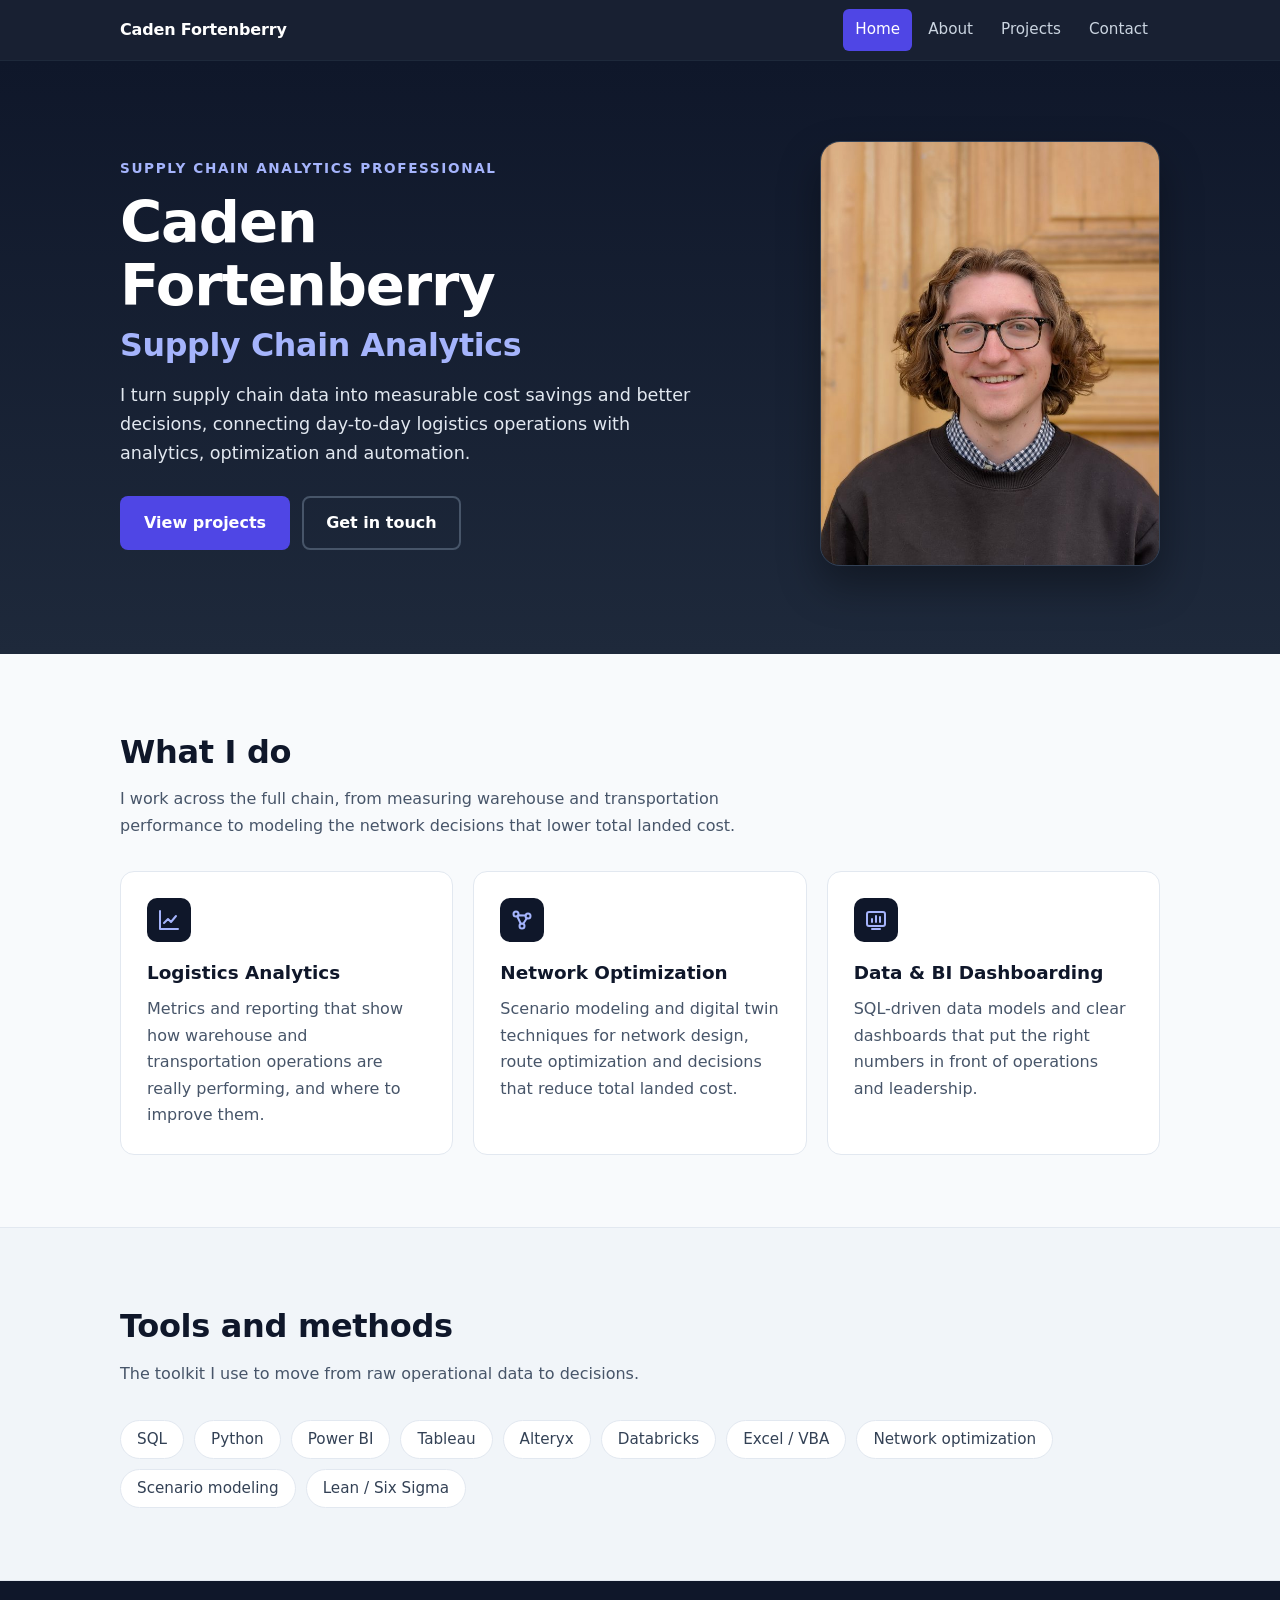
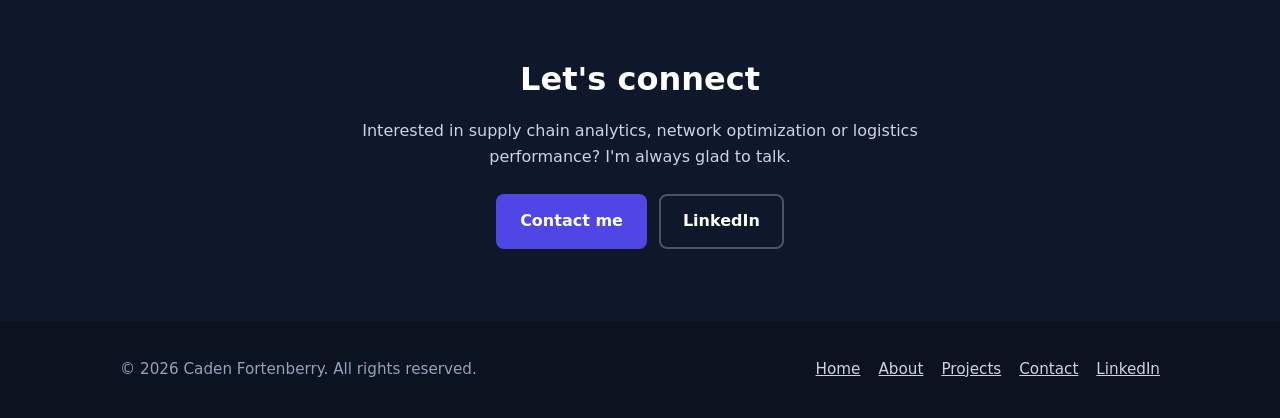
==== index.html @ 0916f723 "add website files" ====
<!DOCTYPE html>
<html lang="en">
<head>
  <meta charset="utf-8">
  <meta name="viewport" content="width=device-width, initial-scale=1">
  <title>Caden Fortenberry | Supply Chain Analytics</title>
  <meta name="description" content="Caden Fortenberry is a supply chain analytics professional specializing in logistics analytics, network optimization and BI dashboarding to reduce total landed cost.">
  <link rel="canonical" href="https://cadenfortenberry.com/">
  <meta name="author" content="Caden Fortenberry">
  <meta name="robots" content="index, follow">
  <meta name="theme-color" content="#0f172a">

  <!-- Open Graph / social sharing -->
  <meta property="og:type" content="website">
  <meta property="og:site_name" content="Caden Fortenberry">
  <meta property="og:title" content="Caden Fortenberry | Supply Chain Analytics">
  <meta property="og:description" content="Supply chain analytics professional focused on logistics analytics, network optimization and BI dashboarding.">
  <meta property="og:url" content="https://cadenfortenberry.com/">
  <meta property="og:image" content="https://cadenfortenberry.com/images/og-image.jpg">
  <meta property="og:image:width" content="1200">
  <meta property="og:image:height" content="630">
  <meta property="og:image:alt" content="Caden Fortenberry, Supply Chain Analytics">
  <meta name="twitter:card" content="summary_large_image">
  <meta name="twitter:title" content="Caden Fortenberry | Supply Chain Analytics">
  <meta name="twitter:description" content="Supply chain analytics professional focused on logistics analytics, network optimization and BI dashboarding.">
  <meta name="twitter:image" content="https://cadenfortenberry.com/images/og-image.jpg">

  <link rel="icon" href="data:image/svg+xml,%3Csvg xmlns='http://www.w3.org/2000/svg' viewBox='0 0 64 64'%3E%3Crect width='64' height='64' rx='14' fill='%230f172a'/%3E%3Ctext x='32' y='43' font-family='Arial,sans-serif' font-size='30' font-weight='700' text-anchor='middle' fill='%23a5b4fc'%3ECF%3C/text%3E%3C/svg%3E">
  <link rel="stylesheet" href="styles.css">

  <script type="application/ld+json">
  {
    "@context": "https://schema.org",
    "@type": "Person",
    "@id": "https://cadenfortenberry.com/#person",
    "name": "Caden Fortenberry",
    "url": "https://cadenfortenberry.com/",
    "image": "https://cadenfortenberry.com/images/caden-fortenberry.jpg",
    "jobTitle": "Supply Chain Analytics Manager",
    "description": "Supply chain analytics professional focused on logistics analytics, network optimization and BI dashboarding.",
    "alumniOf": {
      "@type": "CollegeOrUniversity",
      "name": "Texas A&M University"
    },
    "knowsAbout": [
      "Supply Chain Analytics",
      "Network Optimization",
      "Logistics Analytics",
      "Inventory Optimization",
      "Labor Management",
      "SQL",
      "Python",
      "Power BI",
      "Tableau"
    ],
    "sameAs": [
      "https://www.linkedin.com/in/caden-fortenberry"
    ]
  }
  </script>
</head>
<body>
  <a class="skip-link" href="#main">Skip to main content</a>

  <header class="site-header">
    <div class="container nav">
      <a class="brand" href="index.html">Caden Fortenberry</a>
      <nav aria-label="Main navigation">
        <ul class="nav-links">
          <li><a href="index.html" aria-current="page">Home</a></li>
          <li><a href="about.html">About</a></li>
          <li><a href="projects.html">Projects</a></li>
          <li><a href="contact.html">Contact</a></li>
        </ul>
      </nav>
    </div>
  </header>

  <main id="main">
    <div class="hero">
      <div class="container hero-grid">
        <div>
          <p class="eyebrow">Supply chain analytics professional</p>
          <h1>Caden Fortenberry<span class="role">Supply Chain Analytics</span></h1>
          <p class="lead">I turn supply chain data into measurable cost savings and better decisions, connecting day-to-day logistics operations with analytics, optimization and automation.</p>
          <div class="btn-row">
            <a class="btn btn-primary" href="projects.html">View projects</a>
            <a class="btn btn-secondary" href="contact.html">Get in touch</a>
          </div>
        </div>
        <img class="hero-photo" src="images/caden-fortenberry.jpg" width="640" height="800" alt="Portrait of Caden Fortenberry, supply chain analytics professional">
      </div>
    </div>

    <section aria-labelledby="focus-heading">
      <div class="container">
        <h2 class="section-title" id="focus-heading">What I do</h2>
        <p class="section-intro">I work across the full chain, from measuring warehouse and transportation performance to modeling the network decisions that lower total landed cost.</p>
        <div class="cards">
          <article class="card">
            <div class="icon" aria-hidden="true">
              <svg viewBox="0 0 24 24" fill="none" stroke="currentColor" stroke-width="2" stroke-linecap="round" stroke-linejoin="round"><path d="M3 3v18h18"/><path d="M7 15l4-4 3 3 5-6"/></svg>
            </div>
            <h3>Logistics Analytics</h3>
            <p>Metrics and reporting that show how warehouse and transportation operations are really performing, and where to improve them.</p>
          </article>
          <article class="card">
            <div class="icon" aria-hidden="true">
              <svg viewBox="0 0 24 24" fill="none" stroke="currentColor" stroke-width="2" stroke-linecap="round" stroke-linejoin="round"><circle cx="6" cy="6" r="2.5"/><circle cx="18" cy="8" r="2.5"/><circle cx="12" cy="18" r="2.5"/><path d="M8.2 7.2l7.5.4M7.2 8.2l3.6 7.6M16.8 10.2l-3.6 5.6"/></svg>
            </div>
            <h3>Network Optimization</h3>
            <p>Scenario modeling and digital twin techniques for network design, route optimization and decisions that reduce total landed cost.</p>
          </article>
          <article class="card">
            <div class="icon" aria-hidden="true">
              <svg viewBox="0 0 24 24" fill="none" stroke="currentColor" stroke-width="2" stroke-linecap="round" stroke-linejoin="round"><rect x="3" y="4" width="18" height="14" rx="2"/><path d="M8 14v-3M12 14V8M16 14v-5M8 21h8"/></svg>
            </div>
            <h3>Data &amp; BI Dashboarding</h3>
            <p>SQL-driven data models and clear dashboards that put the right numbers in front of operations and leadership.</p>
          </article>
        </div>
      </div>
    </section>

    <section class="band" aria-labelledby="tools-heading">
      <div class="container">
        <h2 class="section-title" id="tools-heading">Tools and methods</h2>
        <p class="section-intro">The toolkit I use to move from raw operational data to decisions.</p>
        <ul class="tool-list">
          <li>SQL</li>
          <li>Python</li>
          <li>Power BI</li>
          <li>Tableau</li>
          <li>Alteryx</li>
          <li>Databricks</li>
          <li>Excel / VBA</li>
          <li>Network optimization</li>
          <li>Scenario modeling</li>
          <li>Lean / Six Sigma</li>
        </ul>
      </div>
    </section>

    <section class="cta" aria-labelledby="cta-heading">
      <div class="container">
        <h2 id="cta-heading">Let's connect</h2>
        <p>Interested in supply chain analytics, network optimization or logistics performance? I'm always glad to talk.</p>
        <div class="btn-row">
          <a class="btn btn-primary" href="contact.html">Contact me</a>
          <a class="btn btn-secondary" href="https://www.linkedin.com/in/caden-fortenberry" rel="me noopener" target="_blank">LinkedIn</a>
        </div>
      </div>
    </section>
  </main>

  <footer class="site-footer">
    <div class="container footer-grid">
      <p class="copyright">&copy; 2026 Caden Fortenberry. All rights reserved.</p>
      <ul class="footer-links">
        <li><a href="index.html">Home</a></li>
        <li><a href="about.html">About</a></li>
        <li><a href="projects.html">Projects</a></li>
        <li><a href="contact.html">Contact</a></li>
        <li><a href="https://www.linkedin.com/in/caden-fortenberry" rel="me noopener" target="_blank">LinkedIn</a></li>
      </ul>
    </div>
  </footer>
</body>
</html>
---- styles.css ----
/* Caden Fortenberry personal website - shared styles for all pages */
:root {
  --slate-950: #0b1220;
  --slate-900: #0f172a;
  --slate-800: #1e293b;
  --slate-700: #334155;
  --slate-600: #475569;
  --slate-300: #cbd5e1;
  --slate-200: #e2e8f0;
  --slate-100: #f1f5f9;
  --slate-50: #f8fafc;
  --indigo-600: #4f46e5;
  --indigo-500: #6366f1;
  --indigo-300: #a5b4fc;
  --max: 1080px;
  --font: Inter, ui-sans-serif, system-ui, -apple-system, "Segoe UI", Roboto, Helvetica, Arial, sans-serif;
}

*, *::before, *::after { box-sizing: border-box; }
html { scroll-behavior: smooth; }
body {
  margin: 0;
  font-family: var(--font);
  color: var(--slate-800);
  background: var(--slate-50);
  line-height: 1.65;
  -webkit-font-smoothing: antialiased;
}
img { max-width: 100%; height: auto; display: block; }
a { color: var(--indigo-600); }
a:hover { color: var(--indigo-500); }
:focus-visible { outline: 3px solid var(--indigo-500); outline-offset: 3px; border-radius: 4px; }

.container { width: 100%; max-width: var(--max); margin: 0 auto; padding: 0 20px; }

.skip-link {
  position: absolute; left: -9999px; top: 8px;
  background: #fff; color: var(--slate-900); padding: 8px 14px; border-radius: 6px; z-index: 100;
}
.skip-link:focus { left: 8px; }

/* Header */
.site-header {
  position: sticky; top: 0; z-index: 50;
  background: rgba(15, 23, 42, 0.96);
  backdrop-filter: blur(8px);
  border-bottom: 1px solid var(--slate-800);
}
.nav { display: flex; align-items: center; justify-content: space-between; gap: 12px; min-height: 60px; flex-wrap: wrap; padding-top: 8px; padding-bottom: 8px; }
.brand { color: #fff; font-weight: 700; text-decoration: none; letter-spacing: -0.01em; }
.brand:hover { color: var(--indigo-300); }
.nav-links { display: flex; gap: 4px; list-style: none; margin: 0; padding: 0; flex-wrap: wrap; }
.nav-links a {
  display: block; padding: 8px 12px; color: var(--slate-300);
  text-decoration: none; font-size: 0.95rem; font-weight: 500; border-radius: 6px;
}
.nav-links a:hover { color: #fff; background: var(--slate-800); }
.nav-links a[aria-current="page"] { color: #fff; background: var(--indigo-600); }

/* Hero */
.hero { background: linear-gradient(180deg, var(--slate-900) 0%, var(--slate-800) 100%); color: #fff; padding: 56px 0 64px; }
.hero-grid { display: grid; gap: 36px; align-items: center; }
.eyebrow { color: var(--indigo-300); font-weight: 600; font-size: 0.85rem; letter-spacing: 0.12em; text-transform: uppercase; margin: 0 0 12px; }
.hero h1 { font-size: clamp(2.2rem, 7vw, 3.6rem); line-height: 1.1; margin: 0 0 8px; letter-spacing: -0.02em; }
.hero h1 .role { display: block; color: var(--indigo-300); font-size: 0.55em; font-weight: 600; margin-top: 10px; letter-spacing: -0.01em; }
.hero p.lead { font-size: 1.1rem; color: var(--slate-200); max-width: 60ch; margin: 18px 0 28px; }
.hero-photo { width: 100%; max-width: 300px; border-radius: 20px; border: 1px solid var(--slate-700); box-shadow: 0 20px 40px rgba(0,0,0,0.35); }

.btn-row { display: flex; gap: 12px; flex-wrap: wrap; }
.btn {
  display: inline-block; padding: 12px 22px; border-radius: 8px; font-weight: 600;
  text-decoration: none; border: 2px solid transparent; font-size: 1rem;
}
.btn-primary { background: var(--indigo-600); color: #fff; }
.btn-primary:hover { background: var(--indigo-500); color: #fff; }
.btn-secondary { border-color: var(--slate-600); color: #fff; }
.btn-secondary:hover { border-color: var(--indigo-300); color: #fff; }

/* Sections */
section { padding: 56px 0; }
.section-title { font-size: clamp(1.5rem, 4vw, 2rem); margin: 0 0 8px; color: var(--slate-900); letter-spacing: -0.01em; }
.section-intro { color: var(--slate-600); max-width: 62ch; margin: 0 0 32px; }

.cards { display: grid; gap: 20px; }
.card { background: #fff; border: 1px solid var(--slate-200); border-radius: 14px; padding: 26px; }
.card .icon {
  width: 44px; height: 44px; border-radius: 10px; background: var(--slate-900);
  color: var(--indigo-300); display: grid; place-items: center; margin-bottom: 16px;
}
.card .icon svg { width: 24px; height: 24px; }
.card h3 { margin: 0 0 8px; font-size: 1.15rem; color: var(--slate-900); }
.card p { margin: 0; color: var(--slate-600); }

.band { background: var(--slate-100); border-top: 1px solid var(--slate-200); border-bottom: 1px solid var(--slate-200); }
.tool-list { display: flex; flex-wrap: wrap; gap: 10px; list-style: none; margin: 0; padding: 0; }
.tool-list li { background: #fff; border: 1px solid var(--slate-200); border-radius: 999px; padding: 6px 16px; font-size: 0.95rem; font-weight: 500; color: var(--slate-700); }

.cta { background: var(--slate-900); color: #fff; text-align: center; }
.cta h2 { margin: 0 0 12px; font-size: clamp(1.5rem, 4vw, 2rem); }
.cta p { color: var(--slate-300); max-width: 56ch; margin: 0 auto 24px; }
.cta .btn-row { justify-content: center; }

/* Footer */
.site-footer { background: var(--slate-950); color: var(--slate-300); padding: 36px 0; font-size: 0.95rem; }
.footer-grid { display: grid; gap: 20px; }
.site-footer a { color: var(--slate-300); }
.site-footer a:hover { color: #fff; }
.footer-links { list-style: none; margin: 0; padding: 0; display: flex; flex-wrap: wrap; gap: 6px 18px; }
.copyright { color: #94a3b8; margin: 0; }

@media (min-width: 720px) {
  .hero { padding: 80px 0 88px; }
  .hero-grid { grid-template-columns: 1.4fr 1fr; gap: 56px; }
  .hero-photo { justify-self: end; max-width: 340px; }
  .cards { grid-template-columns: repeat(3, 1fr); }
  .footer-grid { grid-template-columns: 1fr auto; align-items: center; }
  section { padding: 72px 0; }
}

@media (prefers-reduced-motion: reduce) { html { scroll-behavior: auto; } }

/* About page */
.page-hero { background: linear-gradient(180deg, var(--slate-900) 0%, var(--slate-800) 100%); color: #fff; padding: 48px 0 56px; }
.page-hero h1 { font-size: clamp(2rem, 6vw, 3rem); line-height: 1.15; margin: 0 0 12px; letter-spacing: -0.02em; }
.page-hero p { color: var(--slate-200); max-width: 62ch; margin: 0; font-size: 1.1rem; }

.about-grid { display: grid; gap: 32px; }
.about-photo { width: 100%; max-width: 280px; border-radius: 16px; border: 1px solid var(--slate-200); }
.prose p { margin: 0 0 18px; max-width: 68ch; }
.prose p:last-child { margin-bottom: 0; }

.timeline { list-style: none; margin: 0; padding: 0; border-left: 3px solid var(--slate-200); }
.timeline li { position: relative; padding: 0 0 32px 24px; }
.timeline li:last-child { padding-bottom: 0; }
.timeline li::before {
  content: ""; position: absolute; left: -9px; top: 6px; width: 15px; height: 15px;
  border-radius: 50%; background: var(--indigo-600); border: 3px solid var(--slate-50);
}
.timeline .when { color: var(--indigo-600); font-weight: 600; font-size: 0.9rem; margin: 0 0 2px; }
.timeline h3 { margin: 0 0 2px; font-size: 1.15rem; color: var(--slate-900); }
.timeline .where { color: var(--slate-600); margin: 0 0 10px; font-size: 0.95rem; }
.timeline ul { margin: 0; padding-left: 20px; color: var(--slate-700); }
.timeline ul li { padding: 0 0 6px 0; position: static; }
.timeline ul li::before { content: none; }

.two-col { display: grid; gap: 20px; }
.edu { background: #fff; border: 1px solid var(--slate-200); border-radius: 14px; padding: 26px; }
.edu h3 { margin: 0 0 4px; color: var(--slate-900); font-size: 1.15rem; }
.edu p { margin: 0; color: var(--slate-600); }

@media (min-width: 720px) {
  .about-grid { grid-template-columns: 280px 1fr; gap: 56px; align-items: start; }
  .two-col { grid-template-columns: 1fr 1fr; }
}

/* Contact page */
.contact-grid { display: grid; gap: 32px; }
.contact-form { background: #fff; border: 1px solid var(--slate-200); border-radius: 14px; padding: 26px; }
.field { margin-bottom: 18px; }
.field label { display: block; font-weight: 600; color: var(--slate-900); margin-bottom: 6px; font-size: 0.95rem; }
.field input, .field textarea {
  width: 100%; font: inherit; color: var(--slate-900); background: var(--slate-50);
  border: 1px solid var(--slate-300); border-radius: 8px; padding: 12px 14px;
}
.field textarea { min-height: 160px; resize: vertical; }
.field input:focus, .field textarea:focus { outline: 3px solid var(--indigo-500); outline-offset: 1px; border-color: var(--indigo-500); }
.contact-form button.btn { cursor: pointer; font-family: inherit; }
.contact-form button[disabled] { opacity: 0.6; cursor: wait; }
.honeypot { position: absolute; left: -9999px; height: 0; width: 0; overflow: hidden; }
.form-status { margin: 16px 0 0; font-weight: 500; min-height: 1.5em; }
.form-status.ok { color: #047857; }
.form-status.err { color: #b91c1c; }
.contact-side .card { margin-bottom: 20px; }
.contact-side .card:last-child { margin-bottom: 0; }
.contact-side a { font-weight: 600; word-break: break-word; }

@media (min-width: 720px) {
  .contact-grid { grid-template-columns: 1.4fr 1fr; gap: 40px; align-items: start; }
}
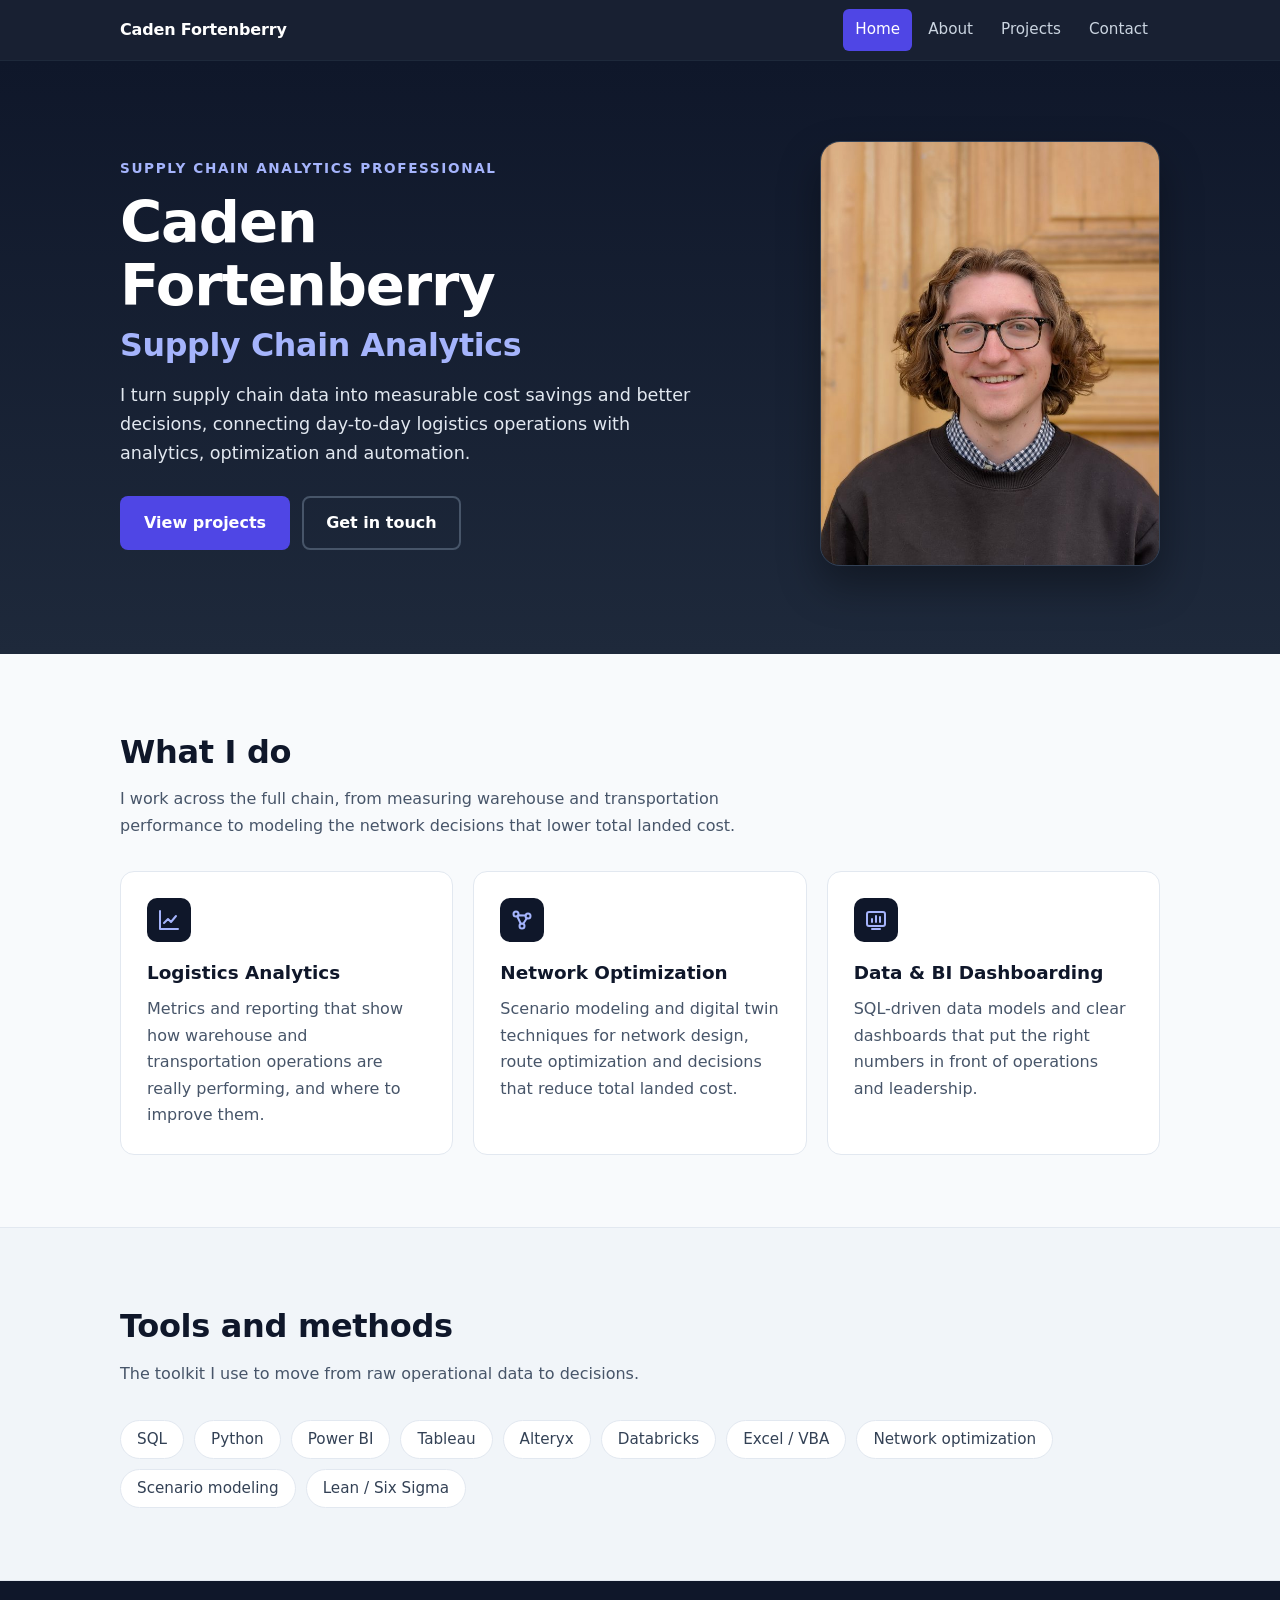
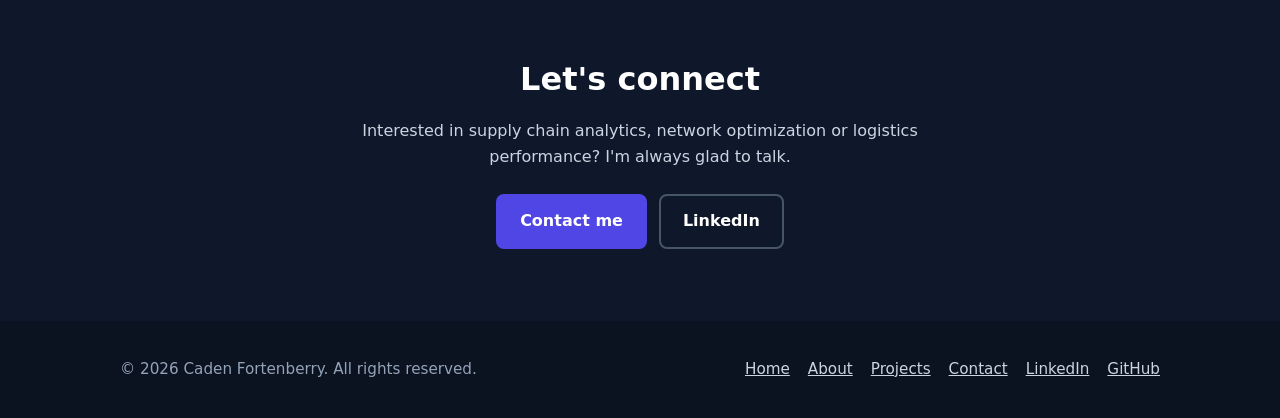
==== commit 780f4f08: "favicon/metadata update" ====
--- a/index.html
+++ b/index.html
@@ -4,7 +4,7 @@
   <meta charset="utf-8">
   <meta name="viewport" content="width=device-width, initial-scale=1">
   <title>Caden Fortenberry | Supply Chain Analytics</title>
-  <meta name="description" content="Caden Fortenberry is a supply chain analytics professional specializing in logistics analytics, network optimization and BI dashboarding to reduce total landed cost.">
+  <meta name="description" content="Caden Fortenberry is a supply chain analytics professional focused on logistics analytics, network optimization and BI dashboarding.">
   <link rel="canonical" href="https://cadenfortenberry.com/">
   <meta name="author" content="Caden Fortenberry">
   <meta name="robots" content="index, follow">
@@ -25,7 +25,10 @@
   <meta name="twitter:description" content="Supply chain analytics professional focused on logistics analytics, network optimization and BI dashboarding.">
   <meta name="twitter:image" content="https://cadenfortenberry.com/images/og-image.jpg">
 
-  <link rel="icon" href="data:image/svg+xml,%3Csvg xmlns='http://www.w3.org/2000/svg' viewBox='0 0 64 64'%3E%3Crect width='64' height='64' rx='14' fill='%230f172a'/%3E%3Ctext x='32' y='43' font-family='Arial,sans-serif' font-size='30' font-weight='700' text-anchor='middle' fill='%23a5b4fc'%3ECF%3C/text%3E%3C/svg%3E">
+  <link rel="icon" href="/favicon.ico" sizes="48x48">
+  <link rel="icon" href="/favicon.svg" type="image/svg+xml">
+  <link rel="icon" href="/favicon-96x96.png" type="image/png" sizes="96x96">
+  <link rel="apple-touch-icon" href="/apple-touch-icon.png">
   <link rel="stylesheet" href="styles.css">
 
   <script type="application/ld+json">
@@ -37,7 +40,7 @@
     "url": "https://cadenfortenberry.com/",
     "image": "https://cadenfortenberry.com/images/caden-fortenberry.jpg",
     "jobTitle": "Supply Chain Analytics Manager",
-    "description": "Supply chain analytics professional focused on logistics analytics, network optimization and BI dashboarding.",
+    "description": "Supply chain analytics manager who turns supply chain data into measurable cost savings and better decisions across logistics analytics and network optimization.",
     "alumniOf": {
       "@type": "CollegeOrUniversity",
       "name": "Texas A&M University"
@@ -48,13 +51,16 @@
       "Logistics Analytics",
       "Inventory Optimization",
       "Labor Management",
+      "Continuous Improvement",
       "SQL",
       "Python",
       "Power BI",
       "Tableau"
     ],
     "sameAs": [
-      "https://www.linkedin.com/in/caden-fortenberry"
+      "https://www.linkedin.com/in/caden-fortenberry",
+      "https://github.com/cadenfortenberry",
+      "https://www.pinterest.com/cadenfortenberry/"
     ]
   }
   </script>
@@ -81,7 +87,7 @@
       <div class="container hero-grid">
         <div>
           <p class="eyebrow">Supply chain analytics professional</p>
-          <h1>Caden Fortenberry<span class="role">Supply Chain Analytics</span></h1>
+          <h1>Caden Fortenberry <span class="role">Supply Chain Analytics</span></h1>
           <p class="lead">I turn supply chain data into measurable cost savings and better decisions, connecting day-to-day logistics operations with analytics, optimization and automation.</p>
           <div class="btn-row">
             <a class="btn btn-primary" href="projects.html">View projects</a>
@@ -162,6 +168,7 @@
         <li><a href="projects.html">Projects</a></li>
         <li><a href="contact.html">Contact</a></li>
         <li><a href="https://www.linkedin.com/in/caden-fortenberry" rel="me noopener" target="_blank">LinkedIn</a></li>
+        <li><a href="https://github.com/cadenfortenberry" rel="me noopener" target="_blank">GitHub</a></li>
       </ul>
     </div>
   </footer>
--- a/styles.css
+++ b/styles.css
@@ -177,3 +177,41 @@
 @media (min-width: 720px) {
   .contact-grid { grid-template-columns: 1.4fr 1fr; gap: 40px; align-items: start; }
 }
+
+/* Projects page */
+.btn-outline { border-color: var(--slate-300); color: var(--slate-800); background: #fff; }
+.btn-outline:hover { border-color: var(--indigo-600); color: var(--indigo-600); }
+.case-meta { display: flex; flex-wrap: wrap; gap: 8px; margin: 16px 0 0; padding: 0; list-style: none; }
+.case-meta li { background: var(--slate-800); color: var(--slate-200); border: 1px solid var(--slate-700); border-radius: 999px; padding: 4px 14px; font-size: 0.85rem; }
+
+.stats { display: grid; gap: 16px; margin: 0 0 8px; }
+.stat { background: #fff; border: 1px solid var(--slate-200); border-radius: 14px; padding: 22px; }
+.stat .num { display: block; font-size: 2rem; font-weight: 700; color: var(--indigo-600); line-height: 1.1; letter-spacing: -0.02em; }
+.stat .label { display: block; margin-top: 6px; color: var(--slate-600); font-size: 0.95rem; }
+
+.case-block { max-width: 70ch; }
+.case-block h3 { margin: 28px 0 8px; color: var(--slate-900); font-size: 1.2rem; }
+.case-block h3:first-child { margin-top: 0; }
+.case-block p, .case-block li { color: var(--slate-700); }
+.case-block ul { padding-left: 20px; margin: 0 0 16px; }
+.case-block li { margin-bottom: 6px; }
+
+figure { margin: 0; }
+figure img { width: 100%; border: 1px solid var(--slate-200); border-radius: 12px; background: #fff; }
+figcaption { color: var(--slate-600); font-size: 0.9rem; margin-top: 8px; }
+.figure-grid { display: grid; gap: 24px; margin: 24px 0; }
+.note { background: var(--slate-100); border-left: 4px solid var(--indigo-600); border-radius: 8px; padding: 14px 18px; color: var(--slate-700); font-size: 0.95rem; max-width: 70ch; }
+
+@media (min-width: 720px) {
+  .stats { grid-template-columns: repeat(3, 1fr); }
+  .figure-grid.two { grid-template-columns: 1fr 1fr; }
+}
+
+/* Scenario table */
+.table-wrap { overflow-x: auto; margin: 24px 0; border: 1px solid var(--slate-200); border-radius: 12px; background: #fff; }
+table.scenarios { width: 100%; border-collapse: collapse; font-size: 0.95rem; min-width: 560px; }
+table.scenarios caption { text-align: left; padding: 14px 16px 0; color: var(--slate-600); font-size: 0.9rem; }
+table.scenarios th, table.scenarios td { padding: 12px 16px; text-align: left; border-bottom: 1px solid var(--slate-200); }
+table.scenarios th { color: var(--slate-900); font-weight: 600; background: var(--slate-50); }
+table.scenarios tr:last-child td { border-bottom: 0; }
+table.scenarios tr.highlight td { background: #eef2ff; font-weight: 600; color: var(--slate-900); }
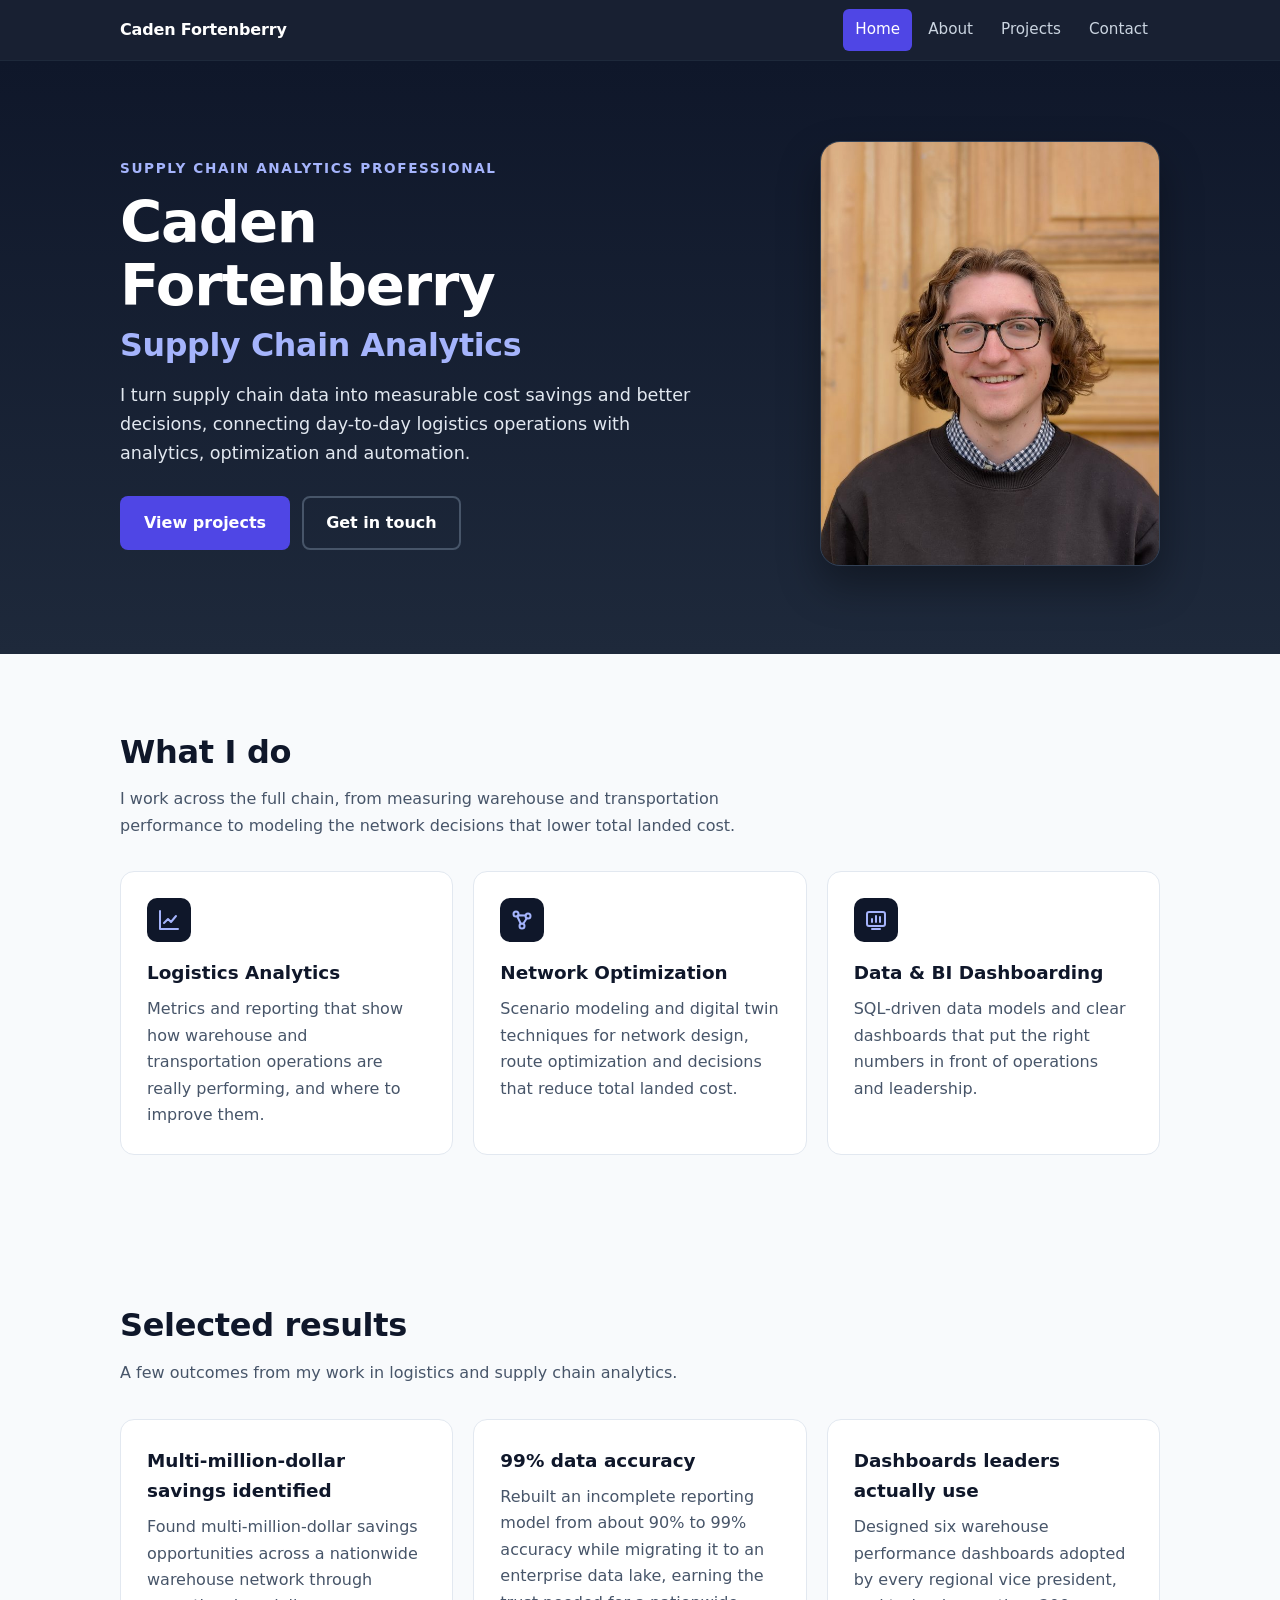
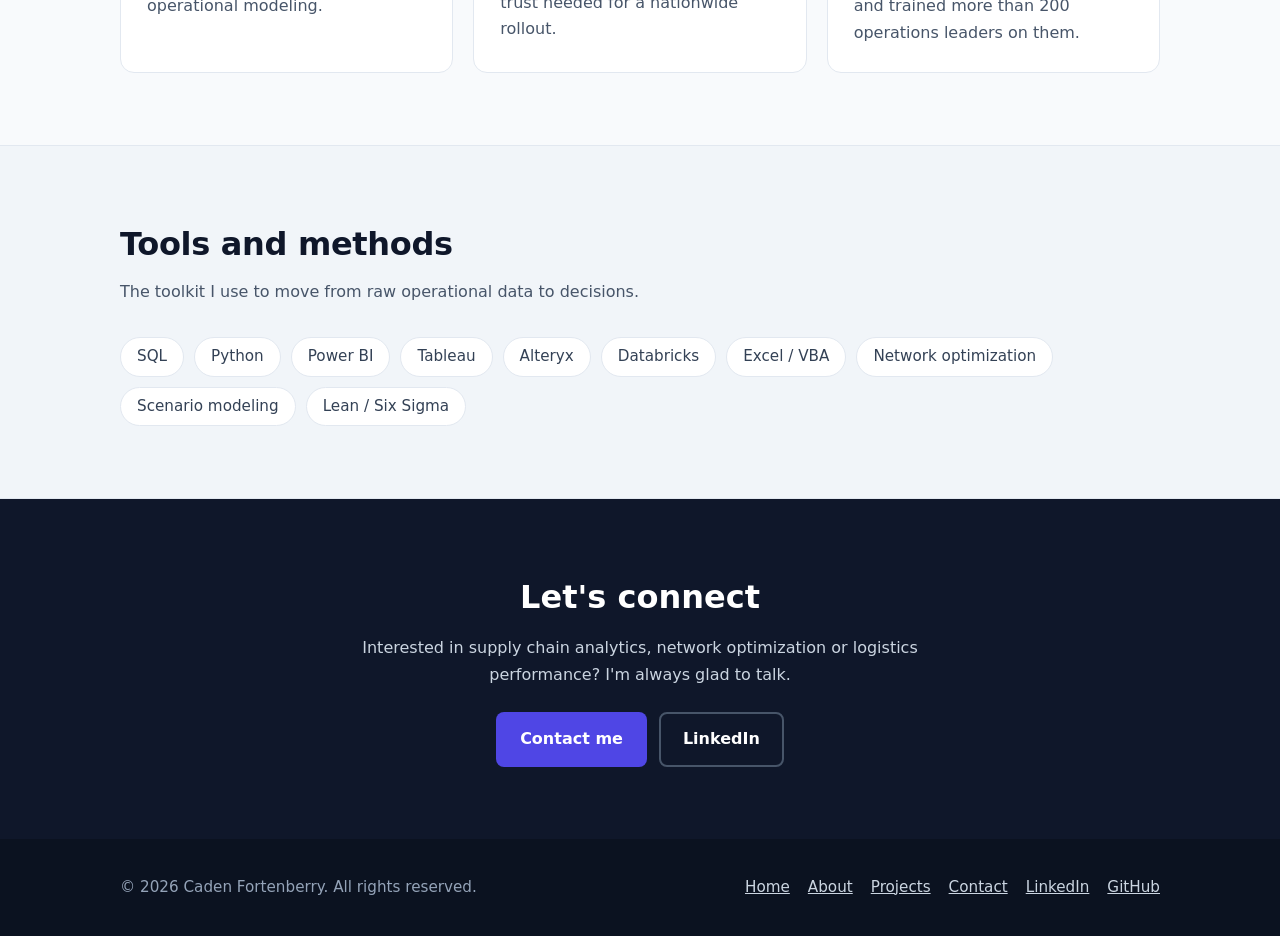
==== commit ef9610b4: "Optimization map update, small results updates" ====
--- a/index.html
+++ b/index.html
@@ -34,33 +34,45 @@
   <script type="application/ld+json">
   {
     "@context": "https://schema.org",
-    "@type": "Person",
-    "@id": "https://cadenfortenberry.com/#person",
-    "name": "Caden Fortenberry",
-    "url": "https://cadenfortenberry.com/",
-    "image": "https://cadenfortenberry.com/images/caden-fortenberry.jpg",
-    "jobTitle": "Supply Chain Analytics Manager",
-    "description": "Supply chain analytics manager who turns supply chain data into measurable cost savings and better decisions across logistics analytics and network optimization.",
-    "alumniOf": {
-      "@type": "CollegeOrUniversity",
-      "name": "Texas A&M University"
-    },
-    "knowsAbout": [
-      "Supply Chain Analytics",
-      "Network Optimization",
-      "Logistics Analytics",
-      "Inventory Optimization",
-      "Labor Management",
-      "Continuous Improvement",
-      "SQL",
-      "Python",
-      "Power BI",
-      "Tableau"
-    ],
-    "sameAs": [
-      "https://www.linkedin.com/in/caden-fortenberry",
-      "https://github.com/cadenfortenberry",
-      "https://www.pinterest.com/cadenfortenberry/"
+    "@graph": [
+      {
+        "@type": "WebSite",
+        "@id": "https://cadenfortenberry.com/#website",
+        "url": "https://cadenfortenberry.com/",
+        "name": "Caden Fortenberry",
+        "alternateName": ["Caden Fortenberry Website", "cadenfortenberry.com"],
+        "publisher": { "@id": "https://cadenfortenberry.com/#person" },
+        "inLanguage": "en"
+      },
+      {
+        "@type": "Person",
+        "@id": "https://cadenfortenberry.com/#person",
+        "name": "Caden Fortenberry",
+        "url": "https://cadenfortenberry.com/",
+        "image": "https://cadenfortenberry.com/images/caden-fortenberry.jpg",
+        "jobTitle": "Supply Chain Analytics Manager",
+        "description": "Supply chain analytics manager who turns supply chain data into measurable cost savings and better decisions across logistics analytics and network optimization.",
+        "alumniOf": {
+          "@type": "CollegeOrUniversity",
+          "name": "Texas A&M University"
+        },
+        "knowsAbout": [
+          "Supply Chain Analytics",
+          "Network Optimization",
+          "Logistics Analytics",
+          "Inventory Optimization",
+          "Labor Management",
+          "Continuous Improvement",
+          "SQL",
+          "Python",
+          "Power BI",
+          "Tableau"
+        ],
+        "sameAs": [
+          "https://www.linkedin.com/in/caden-fortenberry",
+          "https://github.com/cadenfortenberry"
+        ]
+      }
     ]
   }
   </script>
@@ -123,6 +135,27 @@
             </div>
             <h3>Data &amp; BI Dashboarding</h3>
             <p>SQL-driven data models and clear dashboards that put the right numbers in front of operations and leadership.</p>
+          </article>
+        </div>
+      </div>
+    </section>
+
+    <section aria-labelledby="results-heading">
+      <div class="container">
+        <h2 class="section-title" id="results-heading">Selected results</h2>
+        <p class="section-intro">A few outcomes from my work in logistics and supply chain analytics.</p>
+        <div class="cards">
+          <article class="card">
+            <h3>Multi-million-dollar savings identified</h3>
+            <p>Found multi-million-dollar savings opportunities across a nationwide warehouse network through operational modeling.</p>
+          </article>
+          <article class="card">
+            <h3>99% data accuracy</h3>
+            <p>Rebuilt an incomplete reporting model from about 90% to 99% accuracy while migrating it to an enterprise data lake, earning the trust needed for a nationwide rollout.</p>
+          </article>
+          <article class="card">
+            <h3>Dashboards leaders actually use</h3>
+            <p>Designed six warehouse performance dashboards adopted by every regional vice president, and trained more than 200 operations leaders on them.</p>
           </article>
         </div>
       </div>
--- a/styles.css
+++ b/styles.css
@@ -215,3 +215,62 @@
 table.scenarios th { color: var(--slate-900); font-weight: 600; background: var(--slate-50); }
 table.scenarios tr:last-child td { border-bottom: 0; }
 table.scenarios tr.highlight td { background: #eef2ff; font-weight: 600; color: var(--slate-900); }
+
+/* ===== Network map (projects page, js/network-map.js) ===== */
+.netmap { --nm-amber: #b45309; position: relative; margin: 24px 0; max-width: 100%; }
+.netmap-bar { display: flex; flex-wrap: wrap; align-items: center; gap: 12px 24px; margin-bottom: 14px; }
+.netmap-toggle { display: inline-flex; border: 2px solid var(--indigo-600); border-radius: 999px; overflow: hidden; background: #fff; }
+.netmap-btn {
+  font: inherit; font-weight: 600; font-size: 0.95rem; color: var(--indigo-600); background: #fff;
+  border: 0; padding: 9px 20px; min-height: 44px; cursor: pointer;
+}
+.netmap-btn[aria-pressed="true"] { background: var(--indigo-600); color: #fff; }
+.netmap-btn:not([aria-pressed="true"]):hover { background: #eef2ff; }
+.netmap-btn:focus-visible { outline-offset: -3px; }
+.netmap-kpis { display: flex; flex-wrap: wrap; gap: 6px 22px; margin: 0; }
+.netmap-kpis div { min-width: 0; }
+.netmap-kpis dt { font-size: 0.75rem; color: var(--slate-600); text-transform: uppercase; letter-spacing: 0.06em; }
+.netmap-kpis dd { margin: 0; font-weight: 700; color: var(--slate-900); font-size: 1.05rem; }
+.netmap-stage {
+  position: relative; background: var(--slate-100); border: 1px solid var(--slate-200);
+  border-radius: 12px; overflow: hidden; text-align: center; line-height: 0;
+}
+.netmap-stage svg { display: block; width: 100%; height: auto; max-height: 420px; margin: 0 auto; touch-action: manipulation; }
+.nm-land { fill: #fff; stroke: var(--slate-300); stroke-width: 1.5; stroke-linejoin: round; }
+.nm-hit { fill: transparent; }
+.nm-dot, .nm-cust-key { fill: var(--slate-600); fill-opacity: 0.55; stroke: #fff; stroke-width: 1; }
+.nm-dc .nm-dot, .netmap-legend .nm-dot { fill: var(--indigo-600); fill-opacity: 1; stroke: #fff; stroke-width: 2.5; transition: r 0.3s, fill 0.3s, opacity 0.3s; }
+.nm-dc.is-closed .nm-dot, .netmap-legend .is-closed .nm-dot {
+  fill: #fff; fill-opacity: 0.9; stroke: var(--slate-600); stroke-width: 2; stroke-dasharray: 3 3; opacity: 0.55;
+}
+.nm-plant-shape { fill: var(--nm-amber); stroke: #fff; stroke-width: 1.8; stroke-linejoin: round; }
+.nm-stem { stroke: var(--nm-amber); stroke-width: 2; stroke-linecap: round; }
+.nm-flow { fill: none; stroke-linecap: round; }
+.nm-flow.nm-inbound { stroke: var(--nm-amber); stroke-opacity: 0.8; }
+.nm-flow.nm-outbound { stroke: var(--indigo-500); stroke-opacity: 0.55; }
+.nm-label { font: 600 13px var(--font); fill: var(--slate-900); paint-order: stroke; stroke: #fff; stroke-width: 3px; stroke-linejoin: round; pointer-events: none; transition: opacity 0.3s; }
+.nm-label.is-closed { opacity: 0; }
+.nm-dc, .nm-plant, .nm-cust { cursor: pointer; outline: none; }
+.nm-dc:focus-visible .nm-dot { stroke: var(--slate-900); }
+.nm-dc:focus-visible .nm-hit, .nm-plant:focus-visible .nm-hit { stroke: var(--indigo-500); stroke-width: 3; }
+.nm-plant:focus-visible .nm-plant-shape { stroke: var(--slate-900); stroke-width: 2.5; }
+.netmap-tip {
+  position: absolute; z-index: 5; transform: translate(-50%, -100%); pointer-events: none;
+  background: var(--slate-900); color: #fff; border-radius: 8px; padding: 8px 12px;
+  font-size: 0.85rem; line-height: 1.4; max-width: 240px; text-align: left; box-shadow: 0 6px 18px rgba(15, 23, 42, 0.3);
+}
+.netmap-tip.is-below { transform: translate(-50%, 0); }
+.netmap-tip[hidden] { display: none; }
+.netmap-tip strong, .netmap-tip span { display: block; }
+.netmap-tip span { color: var(--slate-200); }
+.netmap-legend { display: flex; flex-wrap: wrap; gap: 8px 18px; list-style: none; margin: 12px 0 0; padding: 0; font-size: 0.85rem; color: var(--slate-700); }
+.netmap-legend li { display: inline-flex; align-items: center; gap: 6px; }
+.netmap-legend svg { flex: none; overflow: visible; }
+.netmap-sr { position: absolute; width: 1px; height: 1px; margin: -1px; padding: 0; overflow: hidden; clip: rect(0 0 0 0); white-space: nowrap; border: 0; }
+@media (max-width: 560px) {
+  .nm-label { display: none; }
+  .netmap-kpis { gap: 6px 16px; }
+}
+@media (prefers-reduced-motion: reduce) {
+  .nm-dc .nm-dot, .nm-label, .netmap-legend .nm-dot { transition: none; }
+}
